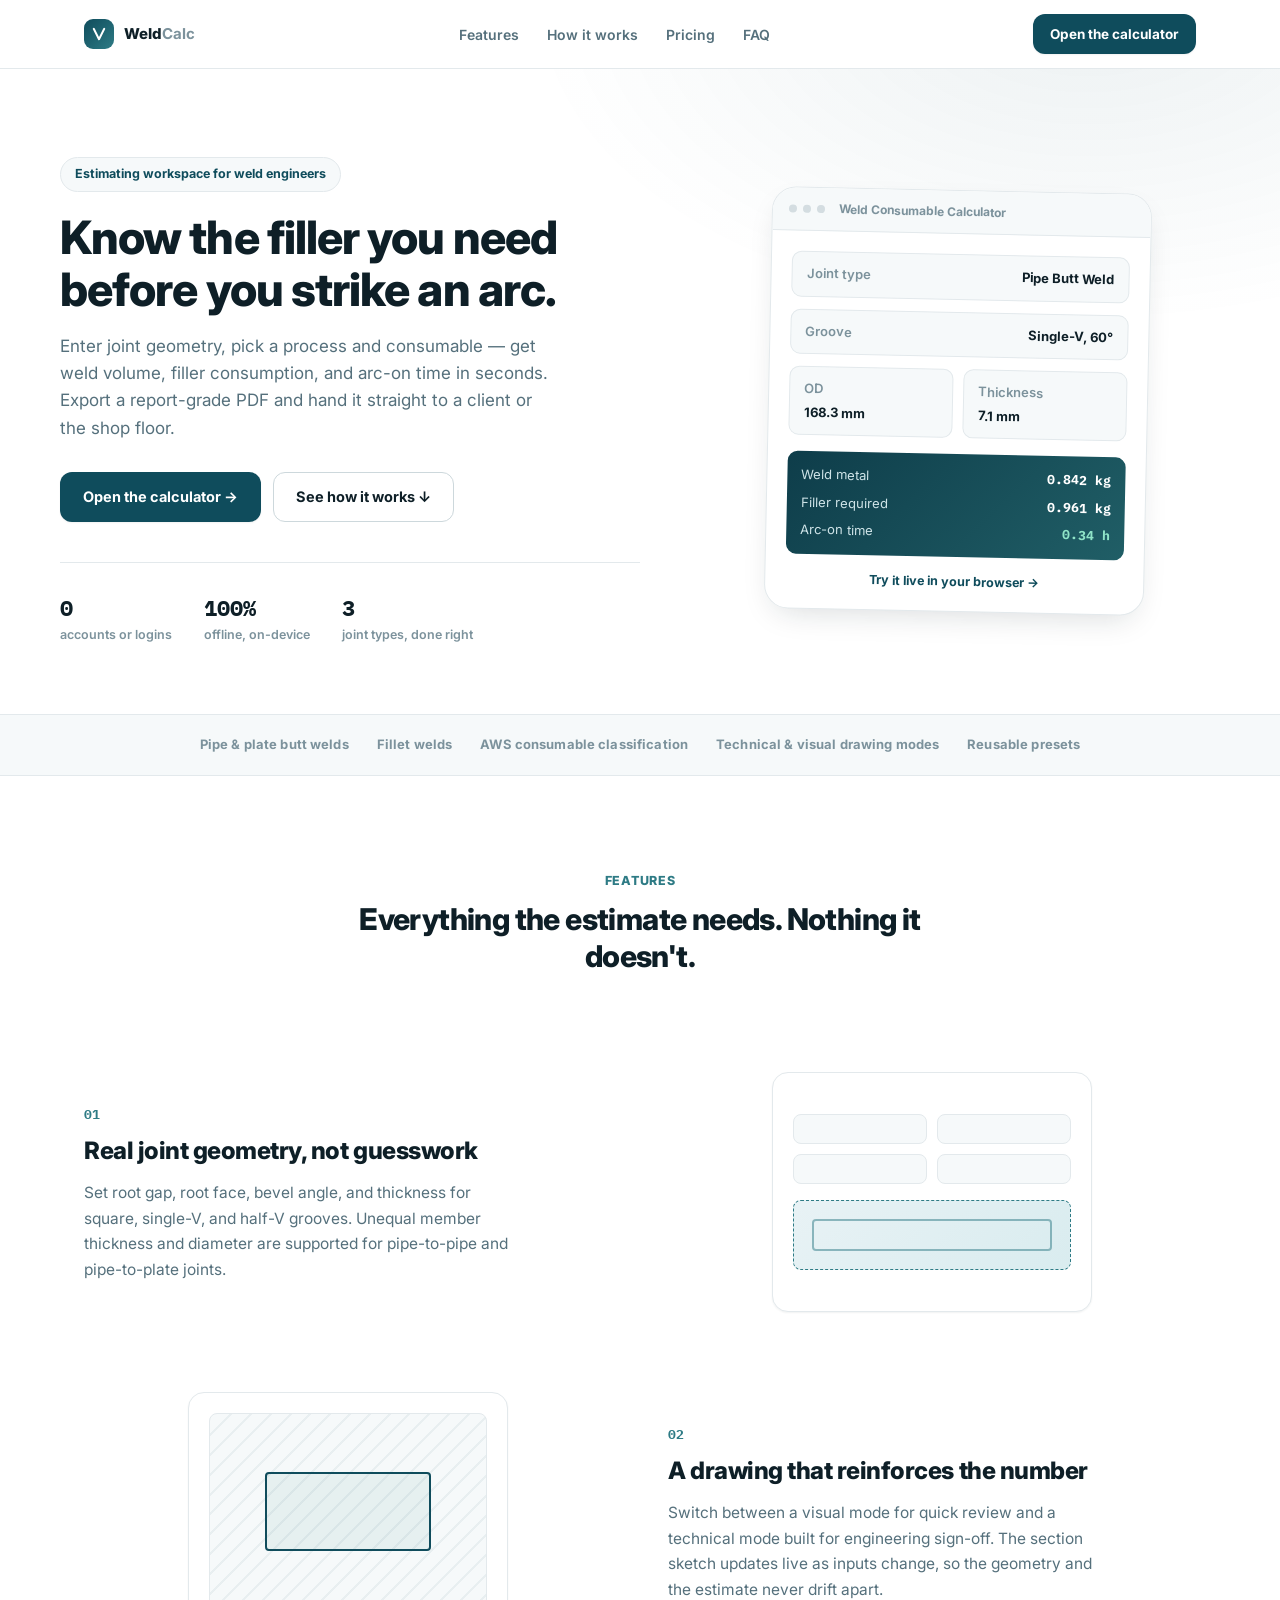
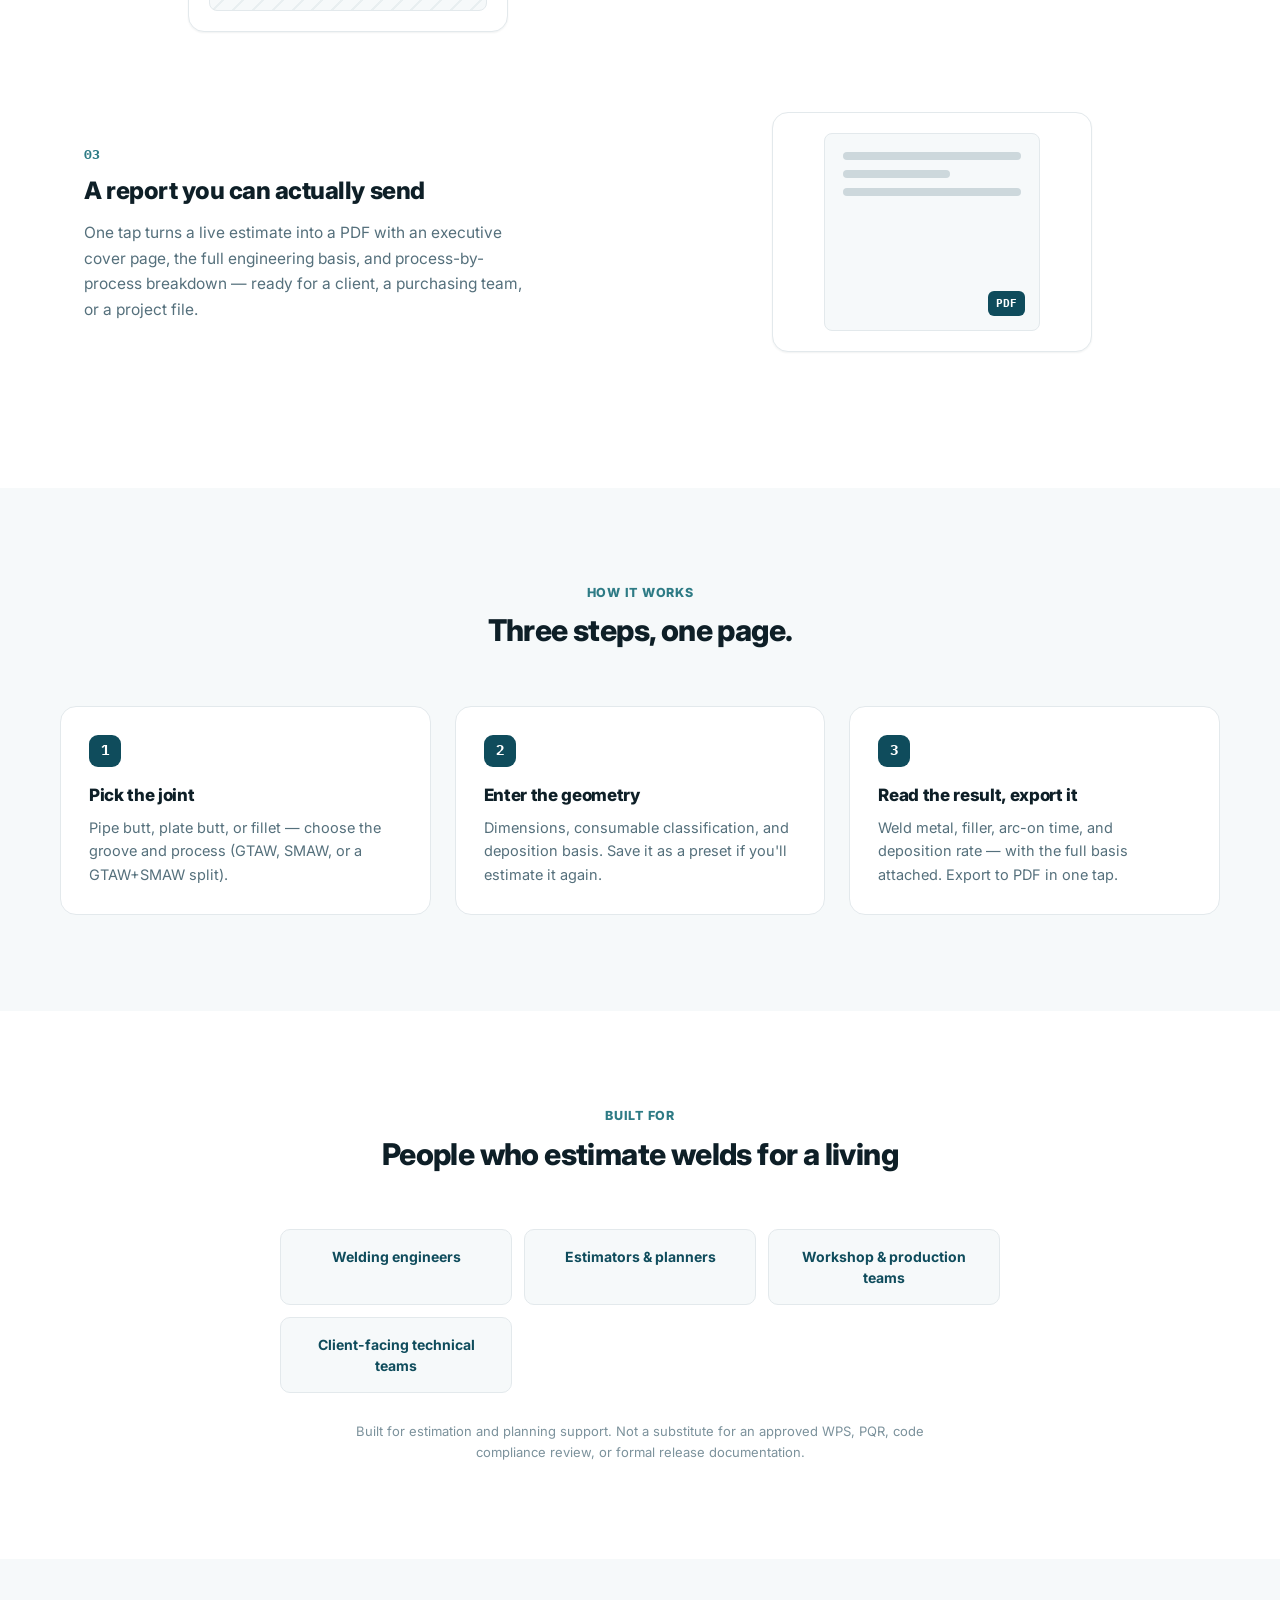
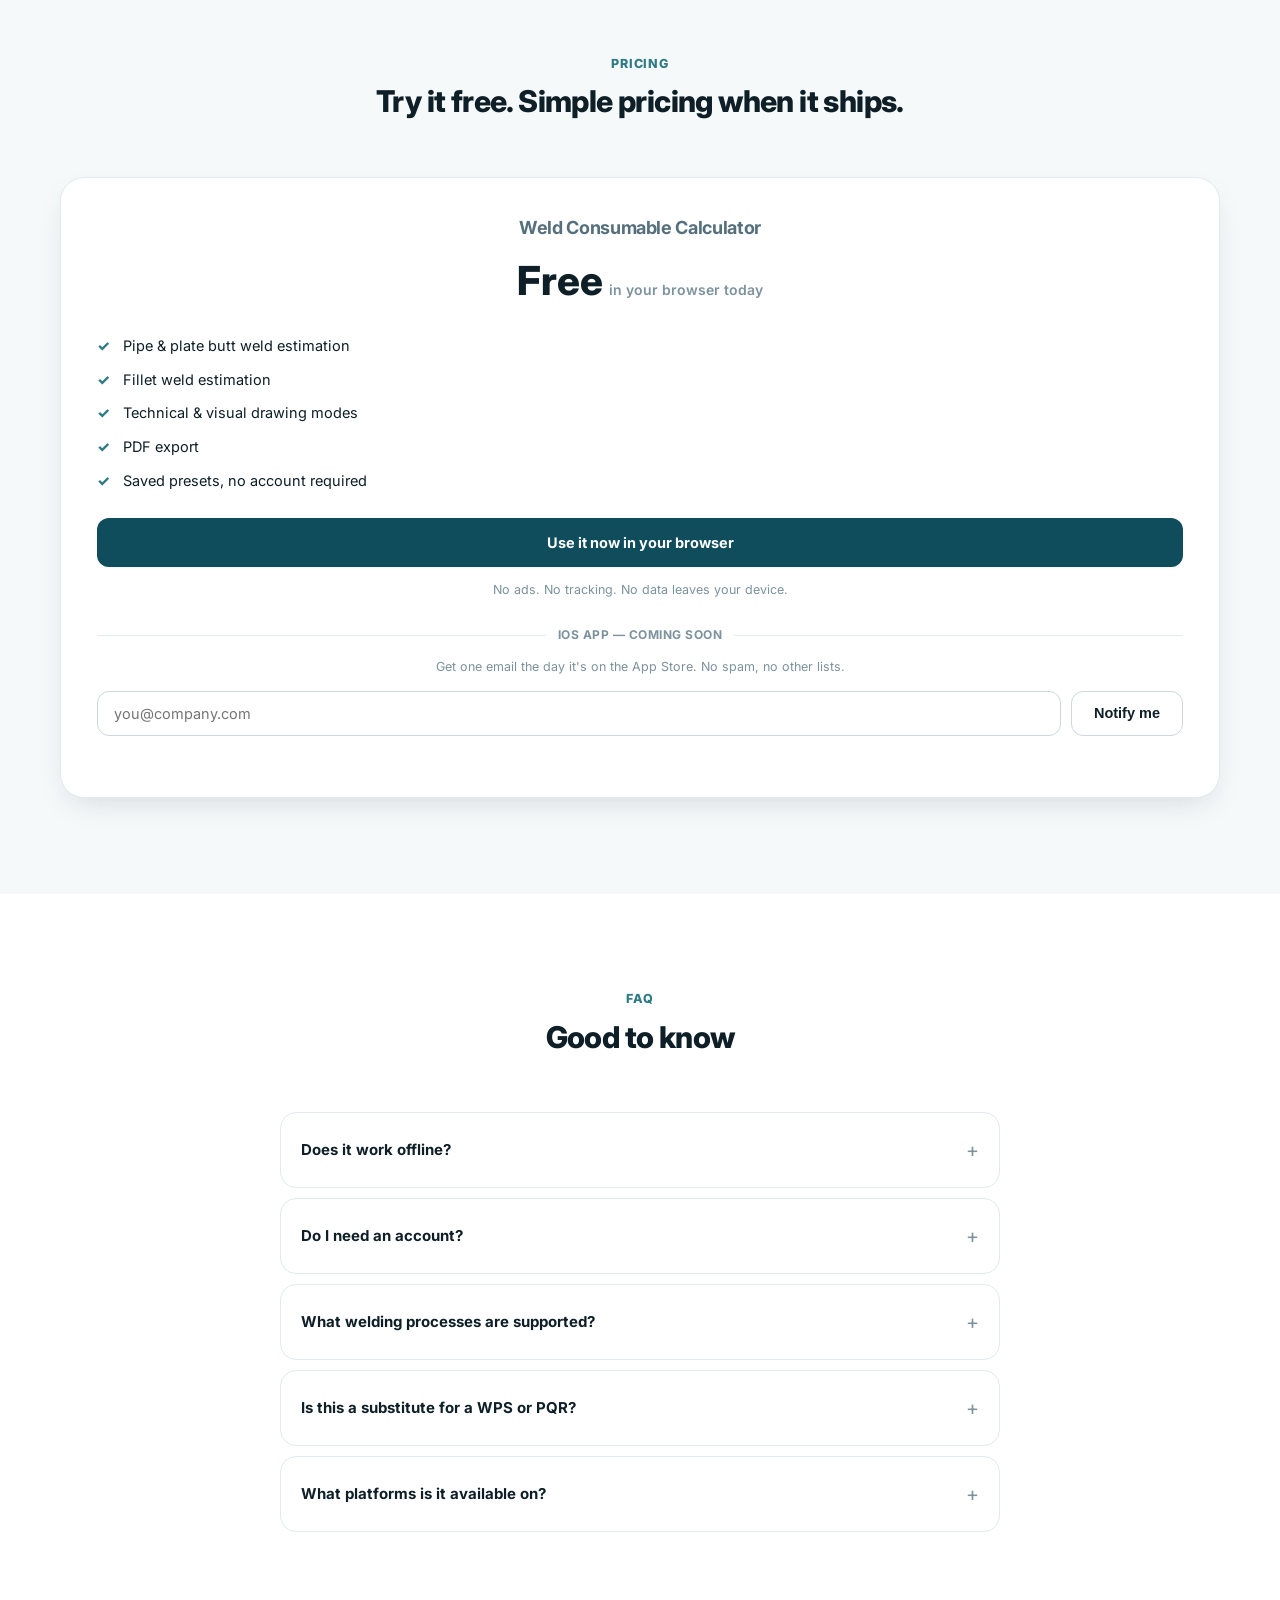
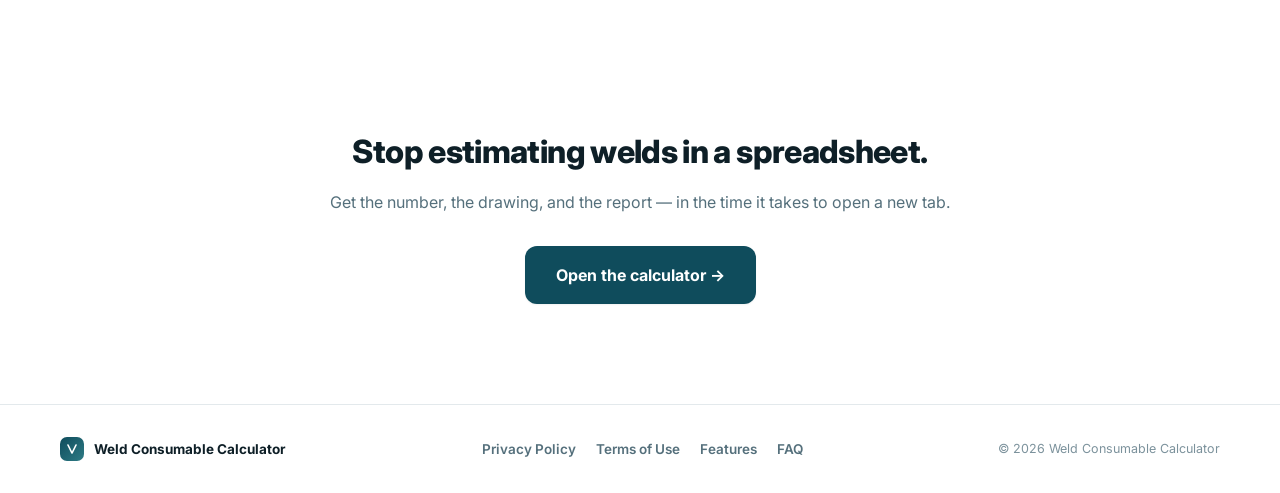
==== site/index.html @ a67de857 "Fix CI-breaking hardcoded path, split calculator page, add marketing site - report_preview_test.dart" ====
<!DOCTYPE html>
<html lang="en">
<head>
  <meta charset="UTF-8" />
  <meta name="viewport" content="width=device-width, initial-scale=1.0" />
  <title>Weld Consumable Calculator — Weld volume, filler, and arc time in seconds</title>
  <meta name="description" content="A focused weld estimator for welding engineers, estimators, and workshop planners. Compute weld volume, filler consumption, and arc-on time, then export a report-grade PDF. 100% offline, no account required." />
  <meta property="og:title" content="Weld Consumable Calculator" />
  <meta property="og:description" content="Weld volume, filler consumption, and arc-on time — calculated in seconds, exported as a report-grade PDF." />
  <meta property="og:type" content="website" />
  <meta property="og:image" content="og-image.png" />
  <meta name="twitter:card" content="summary_large_image" />
  <meta name="twitter:image" content="og-image.png" />
  <meta name="theme-color" content="#0f4c5c" />
  <link rel="icon" type="image/png" href="favicon.png" />
  <link rel="apple-touch-icon" href="apple-touch-icon.png" />
  <link rel="preconnect" href="https://fonts.googleapis.com" />
  <link rel="preconnect" href="https://fonts.gstatic.com" crossorigin />
  <link href="https://fonts.googleapis.com/css2?family=Inter:wght@400;500;600;700;800&family=IBM+Plex+Mono:wght@500&display=swap" rel="stylesheet" />
  <link rel="stylesheet" href="styles.css" />
</head>
<body>
  <a class="skip-link" href="#main">Skip to content</a>

  <header class="nav" data-reveal-skip>
    <div class="nav-inner">
      <a class="brand" href="#top">
        <span class="brand-mark" aria-hidden="true">
          <svg width="18" height="18" viewBox="0 0 24 24" fill="none" xmlns="http://www.w3.org/2000/svg">
            <path d="M5 5L12 19L19 5" stroke="white" stroke-width="2.6" stroke-linecap="round" stroke-linejoin="round"/>
          </svg>
        </span>
        <span class="brand-name">Weld<span class="brand-name-dim">Calc</span></span>
      </a>
      <nav class="nav-links" aria-label="Primary">
        <a href="#features">Features</a>
        <a href="#how">How it works</a>
        <a href="#pricing">Pricing</a>
        <a href="#faq">FAQ</a>
      </nav>
      <a class="btn btn-primary btn-sm" href="app/" target="_blank" rel="noopener">Open the calculator</a>
    </div>
  </header>

  <main id="main">
    <section class="hero" id="top">
      <div class="hero-inner">
        <div class="hero-copy">
          <span class="eyebrow">Estimating workspace for weld engineers</span>
          <h1>Know the filler you need before you strike an arc.</h1>
          <p class="lede">
            Enter joint geometry, pick a process and consumable — get weld volume,
            filler consumption, and arc-on time in seconds. Export a report-grade
            PDF and hand it straight to a client or the shop floor.
          </p>
          <div class="cta-row">
            <a class="btn btn-primary" href="app/" target="_blank" rel="noopener">Open the calculator →</a>
            <a class="btn btn-ghost" href="#how">See how it works ↓</a>
          </div>
          <div class="proof-row">
            <div class="proof-item"><strong>0</strong><span>accounts or logins</span></div>
            <div class="proof-item"><strong>100%</strong><span>offline, on-device</span></div>
            <div class="proof-item"><strong>3</strong><span>joint types, done right</span></div>
          </div>
        </div>

        <div class="hero-visual">
          <a class="mockup mockup-link" href="app/" target="_blank" rel="noopener" aria-label="Open the live calculator (opens in a new tab)">
            <div class="mockup-bar">
              <span class="dot"></span><span class="dot"></span><span class="dot"></span>
              <span class="mockup-title">Weld Consumable Calculator</span>
            </div>
            <div class="mockup-body">
              <div class="mockup-field">
                <span>Joint type</span>
                <strong>Pipe Butt Weld</strong>
              </div>
              <div class="mockup-field">
                <span>Groove</span>
                <strong>Single-V, 60°</strong>
              </div>
              <div class="mockup-row">
                <div class="mockup-field small"><span>OD</span><strong>168.3 mm</strong></div>
                <div class="mockup-field small"><span>Thickness</span><strong>7.1 mm</strong></div>
              </div>
              <div class="mockup-result">
                <div class="mockup-result-row">
                  <span>Weld metal</span><strong>0.842 kg</strong>
                </div>
                <div class="mockup-result-row">
                  <span>Filler required</span><strong>0.961 kg</strong>
                </div>
                <div class="mockup-result-row highlight">
                  <span>Arc-on time</span><strong>0.34 h</strong>
                </div>
              </div>
              <div class="mockup-cta">Try it live in your browser →</div>
            </div>
          </a>
        </div>
      </div>
    </section>

    <section class="strip" data-reveal>
      <div class="strip-inner">
        <span>Pipe &amp; plate butt welds</span>
        <span>Fillet welds</span>
        <span>AWS consumable classification</span>
        <span>Technical &amp; visual drawing modes</span>
        <span>Reusable presets</span>
      </div>
    </section>

    <section id="features" class="section">
      <div class="section-head" data-reveal>
        <span class="kicker">Features</span>
        <h2>Everything the estimate needs. Nothing it doesn't.</h2>
      </div>

      <div class="feature-row" data-reveal>
        <div class="feature-copy">
          <span class="feature-num">01</span>
          <h3>Real joint geometry, not guesswork</h3>
          <p>Set root gap, root face, bevel angle, and thickness for square, single-V, and half-V grooves. Unequal member thickness and diameter are supported for pipe-to-pipe and pipe-to-plate joints.</p>
        </div>
        <div class="feature-visual">
          <div class="mini-mockup">
            <div class="mini-mockup-row"><span></span><span></span></div>
            <div class="mini-mockup-row"><span></span><span></span></div>
            <div class="mini-mockup-shape"></div>
          </div>
        </div>
      </div>

      <div class="feature-row reverse" data-reveal>
        <div class="feature-copy">
          <span class="feature-num">02</span>
          <h3>A drawing that reinforces the number</h3>
          <p>Switch between a visual mode for quick review and a technical mode built for engineering sign-off. The section sketch updates live as inputs change, so the geometry and the estimate never drift apart.</p>
        </div>
        <div class="feature-visual">
          <div class="mini-mockup">
            <div class="mini-mockup-draw"></div>
          </div>
        </div>
      </div>

      <div class="feature-row" data-reveal>
        <div class="feature-copy">
          <span class="feature-num">03</span>
          <h3>A report you can actually send</h3>
          <p>One tap turns a live estimate into a PDF with an executive cover page, the full engineering basis, and process-by-process breakdown — ready for a client, a purchasing team, or a project file.</p>
        </div>
        <div class="feature-visual">
          <div class="mini-mockup">
            <div class="mini-mockup-doc">
              <div class="mini-mockup-doc-line"></div>
              <div class="mini-mockup-doc-line short"></div>
              <div class="mini-mockup-doc-line"></div>
              <div class="mini-mockup-doc-badge">PDF</div>
            </div>
          </div>
        </div>
      </div>
    </section>

    <section id="how" class="section alt">
      <div class="section-head" data-reveal>
        <span class="kicker">How it works</span>
        <h2>Three steps, one page.</h2>
      </div>
      <div class="steps" data-reveal>
        <div class="step">
          <span class="step-index">1</span>
          <h3>Pick the joint</h3>
          <p>Pipe butt, plate butt, or fillet — choose the groove and process (GTAW, SMAW, or a GTAW+SMAW split).</p>
        </div>
        <div class="step">
          <span class="step-index">2</span>
          <h3>Enter the geometry</h3>
          <p>Dimensions, consumable classification, and deposition basis. Save it as a preset if you'll estimate it again.</p>
        </div>
        <div class="step">
          <span class="step-index">3</span>
          <h3>Read the result, export it</h3>
          <p>Weld metal, filler, arc-on time, and deposition rate — with the full basis attached. Export to PDF in one tap.</p>
        </div>
      </div>
    </section>

    <section id="who" class="section" data-reveal>
      <div class="section-head">
        <span class="kicker">Built for</span>
        <h2>People who estimate welds for a living</h2>
      </div>
      <div class="audience-grid">
        <div class="audience-item">Welding engineers</div>
        <div class="audience-item">Estimators &amp; planners</div>
        <div class="audience-item">Workshop &amp; production teams</div>
        <div class="audience-item">Client-facing technical teams</div>
      </div>
      <p class="disclaimer">
        Built for estimation and planning support. Not a substitute for an approved
        WPS, PQR, code compliance review, or formal release documentation.
      </p>
    </section>

    <section id="pricing" class="section alt">
      <div class="section-head" data-reveal>
        <span class="kicker">Pricing</span>
        <h2>Try it free. Simple pricing when it ships.</h2>
      </div>
      <div class="pricing-card" data-reveal>
        <div class="pricing-top">
          <h3>Weld Consumable Calculator</h3>
          <div class="price">Free<span>in your browser today</span></div>
        </div>
        <ul class="pricing-list">
          <li>Pipe &amp; plate butt weld estimation</li>
          <li>Fillet weld estimation</li>
          <li>Technical &amp; visual drawing modes</li>
          <li>PDF export</li>
          <li>Saved presets, no account required</li>
        </ul>
        <a class="btn btn-primary btn-block" href="app/" target="_blank" rel="noopener">Use it now in your browser</a>
        <p class="pricing-note">No ads. No tracking. No data leaves your device.</p>

        <div class="pricing-divider" id="notify">
          <span>iOS app — coming soon</span>
        </div>
        <p class="pricing-note pricing-notify-lede">Get one email the day it's on the App Store. No spam, no other lists.</p>
        <form class="notify-form" id="notify-form" action="https://formspree.io/f/YOUR_FORM_ID" method="POST">
          <label class="sr-only" for="notify-email">Email address</label>
          <input
            id="notify-email"
            name="email"
            type="email"
            required
            placeholder="you@company.com"
            autocomplete="email"
          />
          <button class="btn btn-ghost" type="submit">Notify me</button>
        </form>
        <p class="notify-status" id="notify-status" role="status" aria-live="polite"></p>
      </div>
    </section>

    <section id="faq" class="section">
      <div class="section-head" data-reveal>
        <span class="kicker">FAQ</span>
        <h2>Good to know</h2>
      </div>
      <div class="faq-list" data-reveal>
        <details class="faq-item">
          <summary>Does it work offline?</summary>
          <p>Yes. Every calculation runs on-device. No network connection is required at any point.</p>
        </details>
        <details class="faq-item">
          <summary>Do I need an account?</summary>
          <p>No. There's no sign-in, no account, and nothing to configure before you can calculate.</p>
        </details>
        <details class="faq-item">
          <summary>What welding processes are supported?</summary>
          <p>GTAW and SMAW are supported individually, plus a combined GTAW root + SMAW fill split for pipe joints.</p>
        </details>
        <details class="faq-item">
          <summary>Is this a substitute for a WPS or PQR?</summary>
          <p>No. It's an estimation and planning tool. Formal qualification and compliance documentation still governs the actual weld.</p>
        </details>
        <details class="faq-item">
          <summary>What platforms is it available on?</summary>
          <p>iOS, with Android and desktop builds on the roadmap. Check back on this page for release updates.</p>
        </details>
      </div>
    </section>

    <section class="final-cta" data-reveal>
      <h2>Stop estimating welds in a spreadsheet.</h2>
      <p>Get the number, the drawing, and the report — in the time it takes to open a new tab.</p>
      <a class="btn btn-primary btn-lg" href="app/" target="_blank" rel="noopener">Open the calculator →</a>
    </section>
  </main>

  <footer class="footer">
    <div class="footer-inner">
      <div class="footer-brand">
        <span class="brand-mark small" aria-hidden="true">
          <svg width="14" height="14" viewBox="0 0 24 24" fill="none" xmlns="http://www.w3.org/2000/svg">
            <path d="M5 5L12 19L19 5" stroke="white" stroke-width="2.6" stroke-linecap="round" stroke-linejoin="round"/>
          </svg>
        </span>
        <span>Weld Consumable Calculator</span>
      </div>
      <div class="footer-links">
        <a href="privacy.html">Privacy Policy</a>
        <a href="terms.html">Terms of Use</a>
        <a href="#features">Features</a>
        <a href="#faq">FAQ</a>
      </div>
      <span class="footer-copy">© 2026 Weld Consumable Calculator</span>
    </div>
  </footer>

  <script src="script.js"></script>
</body>
</html>
---- site/styles.css ----
:root {
  --ink: #0e1f27;
  --muted: #55707c;
  --muted-2: #7c929c;
  --bg: #ffffff;
  --bg-alt: #f6f9fa;
  --deep: #0f4c5c;
  --deep-2: #2e7b85;
  --line: #e3e9ec;
  --line-strong: #cdd8dc;
  --card: #ffffff;
  --radius-lg: 24px;
  --radius-md: 16px;
  --radius-sm: 10px;
  --shadow-sm: 0 1px 2px rgba(14, 31, 39, 0.06);
  --shadow-md: 0 12px 32px -12px rgba(14, 31, 39, 0.18);
  --font-sans: "Inter", -apple-system, BlinkMacSystemFont, "Segoe UI", Roboto, Helvetica, Arial, sans-serif;
  --font-mono: "IBM Plex Mono", ui-monospace, SFMono-Regular, Menlo, monospace;
}

* {
  box-sizing: border-box;
}

html {
  scroll-behavior: smooth;
}

@media (prefers-reduced-motion: reduce) {
  html {
    scroll-behavior: auto;
  }
}

body {
  margin: 0;
  font-family: var(--font-sans);
  color: var(--ink);
  background: var(--bg);
  -webkit-font-smoothing: antialiased;
  line-height: 1.5;
}

h1, h2, h3 {
  font-weight: 800;
  letter-spacing: -0.02em;
  margin: 0;
}

p {
  margin: 0;
}

a {
  color: inherit;
}

.skip-link {
  position: absolute;
  left: -999px;
  top: auto;
  background: var(--deep);
  color: #fff;
  padding: 10px 16px;
  border-radius: 8px;
  z-index: 100;
}

.skip-link:focus {
  left: 16px;
  top: 16px;
}

/* ---------- Nav ---------- */

.nav {
  position: sticky;
  top: 0;
  z-index: 20;
  background: rgba(255, 255, 255, 0.82);
  backdrop-filter: saturate(180%) blur(10px);
  -webkit-backdrop-filter: saturate(180%) blur(10px);
  border-bottom: 1px solid var(--line);
}

.nav-inner {
  max-width: 1160px;
  margin: 0 auto;
  padding: 14px 24px;
  display: flex;
  align-items: center;
  justify-content: space-between;
  gap: 24px;
}

.brand {
  display: flex;
  align-items: center;
  gap: 10px;
  font-weight: 800;
  font-size: 15px;
  text-decoration: none;
  color: var(--ink);
}

.brand-mark {
  display: inline-flex;
  align-items: center;
  justify-content: center;
  width: 30px;
  height: 30px;
  border-radius: 9px;
  background: linear-gradient(135deg, var(--deep), var(--deep-2));
  flex: none;
}

.brand-mark.small {
  width: 24px;
  height: 24px;
  border-radius: 7px;
}

.brand-name-dim {
  color: var(--muted-2);
  font-weight: 700;
}

.nav-links {
  display: flex;
  gap: 28px;
  font-size: 14px;
  font-weight: 600;
  flex: 1;
  justify-content: center;
}

.nav-links a {
  text-decoration: none;
  color: var(--muted);
  transition: color 0.15s ease;
}

.nav-links a:hover {
  color: var(--ink);
}

/* ---------- Buttons ---------- */

.btn {
  display: inline-flex;
  align-items: center;
  justify-content: center;
  gap: 8px;
  padding: 13px 22px;
  border-radius: 12px;
  font-weight: 700;
  text-decoration: none;
  font-size: 14.5px;
  border: 1px solid transparent;
  transition: transform 0.12s ease, box-shadow 0.12s ease, background 0.15s ease;
  cursor: pointer;
}

.btn-sm {
  padding: 9px 16px;
  font-size: 13.5px;
}

.btn-lg {
  padding: 16px 30px;
  font-size: 16px;
}

.btn-block {
  width: 100%;
}

.btn-primary {
  background: var(--deep);
  color: #fff;
  box-shadow: var(--shadow-sm);
}

.btn-primary:hover {
  background: #0c3f4c;
  transform: translateY(-1px);
  box-shadow: var(--shadow-md);
}

.btn-ghost {
  background: transparent;
  color: var(--ink);
  border-color: var(--line-strong);
}

.btn-ghost:hover {
  border-color: var(--deep);
  color: var(--deep);
}

[aria-disabled="true"] {
  opacity: 0.55;
  cursor: not-allowed;
  pointer-events: none;
}

/* ---------- Hero ---------- */

.hero {
  padding: 88px 24px 70px;
  background:
    radial-gradient(560px 320px at 85% -10%, rgba(15, 76, 92, 0.08), transparent),
    var(--bg);
}

.hero-inner {
  max-width: 1160px;
  margin: 0 auto;
  display: grid;
  grid-template-columns: 1.05fr 0.95fr;
  gap: 56px;
  align-items: center;
}

.eyebrow {
  display: inline-block;
  padding: 7px 14px;
  border-radius: 999px;
  background: var(--bg-alt);
  border: 1px solid var(--line);
  font-size: 12.5px;
  font-weight: 700;
  color: var(--deep);
}

.hero h1 {
  font-size: 46px;
  line-height: 1.12;
  margin: 20px 0 18px;
  max-width: 560px;
}

.lede {
  font-size: 17px;
  color: var(--muted);
  max-width: 500px;
  line-height: 1.6;
}

.cta-row {
  display: flex;
  gap: 12px;
  margin-top: 30px;
  flex-wrap: wrap;
}

.proof-row {
  display: flex;
  gap: 32px;
  margin-top: 40px;
  padding-top: 28px;
  border-top: 1px solid var(--line);
}

.proof-item {
  display: flex;
  flex-direction: column;
  gap: 2px;
}

.proof-item strong {
  font-size: 22px;
  font-weight: 800;
  font-family: var(--font-mono);
  color: var(--ink);
}

.proof-item span {
  font-size: 12.5px;
  color: var(--muted-2);
  font-weight: 600;
}

/* ---------- Hero visual / mockup ---------- */

.hero-visual {
  display: flex;
  justify-content: center;
}

.mockup {
  display: block;
  width: 100%;
  max-width: 380px;
  background: #fff;
  border-radius: var(--radius-lg);
  border: 1px solid var(--line);
  box-shadow: var(--shadow-md);
  overflow: hidden;
  transform: rotate(1.2deg);
}

.mockup-link {
  text-decoration: none;
  color: inherit;
  transition: transform 0.2s ease, box-shadow 0.2s ease;
}

.mockup-link:hover {
  transform: rotate(0deg) translateY(-4px);
  box-shadow: 0 20px 46px -14px rgba(14, 31, 39, 0.28);
}

.mockup-link:hover .mockup-cta {
  color: var(--deep-2);
}

.mockup-bar {
  display: flex;
  align-items: center;
  gap: 6px;
  padding: 12px 16px;
  background: var(--bg-alt);
  border-bottom: 1px solid var(--line);
}

.dot {
  width: 8px;
  height: 8px;
  border-radius: 50%;
  background: #d4dde1;
}

.mockup-title {
  margin-left: 8px;
  font-size: 12px;
  font-weight: 700;
  color: var(--muted-2);
}

.mockup-body {
  padding: 20px;
  display: flex;
  flex-direction: column;
  gap: 12px;
}

.mockup-field {
  display: flex;
  align-items: center;
  justify-content: space-between;
  padding: 12px 14px;
  border-radius: var(--radius-sm);
  background: var(--bg-alt);
  border: 1px solid var(--line);
  font-size: 13px;
}

.mockup-field span {
  color: var(--muted-2);
  font-weight: 600;
}

.mockup-field strong {
  font-weight: 700;
  color: var(--ink);
}

.mockup-row {
  display: flex;
  gap: 10px;
}

.mockup-field.small {
  flex: 1;
  flex-direction: column;
  align-items: flex-start;
  gap: 4px;
}

.mockup-result {
  margin-top: 4px;
  padding: 14px;
  border-radius: var(--radius-sm);
  background: linear-gradient(135deg, #0e3d4a, #205e66);
  color: #fff;
  display: flex;
  flex-direction: column;
  gap: 8px;
}

.mockup-result-row {
  display: flex;
  justify-content: space-between;
  font-size: 13px;
  color: #cfe4e8;
}

.mockup-result-row strong {
  color: #fff;
  font-family: var(--font-mono);
}

.mockup-result-row.highlight strong {
  color: #8fe3c7;
}

.mockup-cta {
  text-align: center;
  font-size: 12.5px;
  font-weight: 700;
  color: var(--deep);
  padding-top: 4px;
}

/* ---------- Trust strip ---------- */

.strip {
  border-top: 1px solid var(--line);
  border-bottom: 1px solid var(--line);
  background: var(--bg-alt);
  padding: 20px 24px;
}

.strip-inner {
  max-width: 1160px;
  margin: 0 auto;
  display: flex;
  gap: 28px;
  flex-wrap: wrap;
  justify-content: center;
  font-size: 13px;
  font-weight: 700;
  color: var(--muted-2);
  letter-spacing: 0.01em;
}

/* ---------- Sections ---------- */

.section {
  max-width: 1160px;
  margin: 0 auto;
  padding: 96px 24px;
}

.section.alt {
  background: var(--bg-alt);
  max-width: none;
}

.section.alt > * {
  max-width: 1160px;
  margin-left: auto;
  margin-right: auto;
}

.section-head {
  max-width: 620px;
  margin: 0 auto 56px;
  text-align: center;
}

.kicker {
  display: block;
  font-size: 12.5px;
  font-weight: 800;
  letter-spacing: 0.06em;
  text-transform: uppercase;
  color: var(--deep-2);
  margin-bottom: 10px;
}

.section-head h2 {
  font-size: 30px;
  line-height: 1.25;
}

/* ---------- Feature rows ---------- */

.feature-row {
  display: grid;
  grid-template-columns: 1fr 1fr;
  gap: 56px;
  align-items: center;
  padding: 40px 0;
}

.feature-row.reverse {
  direction: rtl;
}

.feature-row.reverse > * {
  direction: ltr;
}

.feature-num {
  font-family: var(--font-mono);
  font-size: 13px;
  font-weight: 700;
  color: var(--deep-2);
}

.feature-copy h3 {
  font-size: 24px;
  margin: 10px 0 14px;
  line-height: 1.3;
}

.feature-copy p {
  color: var(--muted);
  font-size: 15.5px;
  line-height: 1.65;
  max-width: 440px;
}

.feature-visual {
  display: flex;
  justify-content: center;
}

.mini-mockup {
  width: 100%;
  max-width: 320px;
  aspect-ratio: 4 / 3;
  background: #fff;
  border: 1px solid var(--line);
  border-radius: var(--radius-md);
  box-shadow: var(--shadow-sm);
  padding: 20px;
  display: flex;
  flex-direction: column;
  gap: 10px;
  justify-content: center;
}

.mini-mockup-row {
  display: flex;
  gap: 10px;
}

.mini-mockup-row span {
  flex: 1;
  height: 30px;
  background: var(--bg-alt);
  border: 1px solid var(--line);
  border-radius: 8px;
}

.mini-mockup-shape {
  margin-top: 6px;
  height: 70px;
  border-radius: 8px;
  background: linear-gradient(135deg, #e8f2f5, #d9ecef);
  border: 1px dashed var(--deep-2);
  position: relative;
}

.mini-mockup-shape::after {
  content: "";
  position: absolute;
  inset: 18px;
  border: 2px solid var(--deep-2);
  border-radius: 4px;
  opacity: 0.5;
}

.mini-mockup-draw {
  height: 100%;
  border-radius: 8px;
  background:
    repeating-linear-gradient(135deg, rgba(15,76,92,0.06) 0 2px, transparent 2px 14px),
    var(--bg-alt);
  border: 1px solid var(--line);
  position: relative;
}

.mini-mockup-draw::after {
  content: "";
  position: absolute;
  left: 20%;
  right: 20%;
  top: 30%;
  bottom: 30%;
  border: 2px solid var(--deep);
  border-radius: 4px;
  background: rgba(46, 123, 133, 0.08);
}

.mini-mockup-doc {
  width: 78%;
  height: 100%;
  margin: 0 auto;
  background: var(--bg-alt);
  border: 1px solid var(--line);
  border-radius: 8px;
  padding: 18px;
  display: flex;
  flex-direction: column;
  gap: 10px;
  position: relative;
}

.mini-mockup-doc-line {
  height: 8px;
  border-radius: 4px;
  background: var(--line-strong);
}

.mini-mockup-doc-line.short {
  width: 60%;
}

.mini-mockup-doc-badge {
  position: absolute;
  bottom: 14px;
  right: 14px;
  font-family: var(--font-mono);
  font-size: 11px;
  font-weight: 700;
  color: #fff;
  background: var(--deep);
  padding: 4px 8px;
  border-radius: 6px;
}

/* ---------- How it works ---------- */

.steps {
  display: grid;
  grid-template-columns: repeat(3, 1fr);
  gap: 24px;
}

.step {
  background: var(--card);
  border: 1px solid var(--line);
  border-radius: var(--radius-md);
  padding: 28px;
}

.step-index {
  display: inline-flex;
  align-items: center;
  justify-content: center;
  width: 32px;
  height: 32px;
  border-radius: 9px;
  background: var(--deep);
  color: #fff;
  font-weight: 800;
  font-size: 14px;
  font-family: var(--font-mono);
}

.step h3 {
  font-size: 17px;
  margin: 16px 0 8px;
}

.step p {
  color: var(--muted);
  font-size: 14.5px;
  line-height: 1.6;
}

/* ---------- Audience ---------- */

.audience-grid {
  display: grid;
  grid-template-columns: repeat(auto-fit, minmax(220px, 1fr));
  gap: 12px;
  max-width: 720px;
  margin: 0 auto 28px;
}

.audience-item {
  background: var(--bg-alt);
  border: 1px solid var(--line);
  border-radius: var(--radius-sm);
  padding: 16px;
  text-align: center;
  font-weight: 700;
  font-size: 14px;
  color: var(--deep);
}

.disclaimer {
  max-width: 640px;
  margin: 0 auto;
  text-align: center;
  font-size: 13px;
  color: var(--muted-2);
  line-height: 1.6;
}

/* ---------- Pricing ---------- */

.pricing-card {
  max-width: 420px;
  margin: 0 auto;
  background: var(--card);
  border: 1px solid var(--line);
  border-radius: var(--radius-lg);
  padding: 36px;
  box-shadow: var(--shadow-md);
}

.pricing-top {
  text-align: center;
  margin-bottom: 24px;
}

.pricing-top h3 {
  font-size: 18px;
  font-weight: 700;
  color: var(--muted);
  margin-bottom: 10px;
}

.price {
  font-size: 40px;
  font-weight: 800;
  color: var(--ink);
}

.price span {
  font-size: 14px;
  font-weight: 600;
  color: var(--muted-2);
  margin-left: 6px;
}

.pricing-list {
  list-style: none;
  padding: 0;
  margin: 0 0 26px;
  display: flex;
  flex-direction: column;
  gap: 12px;
}

.pricing-list li {
  padding-left: 26px;
  position: relative;
  font-size: 14.5px;
  color: var(--ink);
}

.pricing-list li::before {
  content: "✓";
  position: absolute;
  left: 0;
  color: var(--deep-2);
  font-weight: 800;
}

.pricing-secondary {
  margin-top: 10px;
}

.pricing-note {
  text-align: center;
  margin-top: 14px;
  font-size: 12.5px;
  color: var(--muted-2);
}

/* ---------- Notify / waitlist (lives inside the pricing card) ---------- */

.pricing-divider {
  display: flex;
  align-items: center;
  gap: 12px;
  margin: 26px 0 14px;
  color: var(--muted-2);
  font-size: 12px;
  font-weight: 700;
  text-transform: uppercase;
  letter-spacing: 0.04em;
}

.pricing-divider::before,
.pricing-divider::after {
  content: "";
  flex: 1;
  height: 1px;
  background: var(--line);
}

.pricing-notify-lede {
  margin-top: 0;
  margin-bottom: 14px;
  text-align: center;
}

.notify-form {
  display: flex;
  gap: 10px;
}

.notify-form input {
  flex: 1;
  padding: 13px 16px;
  border-radius: 12px;
  border: 1px solid var(--line-strong);
  font-family: var(--font-sans);
  font-size: 14.5px;
  background: #fff;
}

.notify-form input:focus {
  outline: 2px solid var(--deep-2);
  outline-offset: 1px;
}

.notify-status {
  margin-top: 12px;
  font-size: 13px;
  font-weight: 600;
  min-height: 1em;
  text-align: center;
}

.notify-status.success {
  color: #1a7a4c;
}

.notify-status.error {
  color: #b3382c;
}

.sr-only {
  position: absolute;
  width: 1px;
  height: 1px;
  padding: 0;
  margin: -1px;
  overflow: hidden;
  clip: rect(0, 0, 0, 0);
  white-space: nowrap;
  border: 0;
}

@media (max-width: 560px) {
  .notify-form {
    flex-direction: column;
  }
}

/* ---------- FAQ ---------- */

.faq-list {
  max-width: 720px;
  margin: 0 auto;
  display: flex;
  flex-direction: column;
  gap: 10px;
}

.faq-item {
  background: var(--card);
  border: 1px solid var(--line);
  border-radius: var(--radius-md);
  padding: 6px 20px;
}

.faq-item summary {
  cursor: pointer;
  padding: 16px 0;
  font-weight: 700;
  font-size: 15px;
  list-style: none;
  display: flex;
  justify-content: space-between;
  align-items: center;
}

.faq-item summary::-webkit-details-marker {
  display: none;
}

.faq-item summary::after {
  content: "+";
  font-size: 20px;
  font-weight: 400;
  color: var(--muted-2);
  transition: transform 0.15s ease;
}

.faq-item[open] summary::after {
  transform: rotate(45deg);
}

.faq-item p {
  padding-bottom: 18px;
  color: var(--muted);
  font-size: 14.5px;
  line-height: 1.6;
}

/* ---------- Final CTA ---------- */

.final-cta {
  max-width: 720px;
  margin: 0 auto;
  padding: 100px 24px;
  text-align: center;
}

.final-cta h2 {
  font-size: 32px;
  margin-bottom: 14px;
}

.final-cta p {
  color: var(--muted);
  font-size: 16px;
  margin-bottom: 32px;
}

/* ---------- Footer ---------- */

.footer {
  border-top: 1px solid var(--line);
  padding: 32px 24px;
}

.footer-inner {
  max-width: 1160px;
  margin: 0 auto;
  display: flex;
  align-items: center;
  justify-content: space-between;
  gap: 20px;
  flex-wrap: wrap;
}

.footer-brand {
  display: flex;
  align-items: center;
  gap: 10px;
  font-weight: 700;
  font-size: 13.5px;
  color: var(--ink);
}

.footer-links {
  display: flex;
  gap: 20px;
  font-size: 13.5px;
  font-weight: 600;
}

.footer-links a {
  color: var(--muted);
  text-decoration: none;
}

.footer-links a:hover {
  color: var(--deep);
}

.footer-copy {
  font-size: 12.5px;
  color: var(--muted-2);
}

/* ---------- Reveal-on-scroll ----------
   Content is visible by default. The fade-up is an enhancement that only
   activates once script.js confirms it can reveal elements (js-anim class
   on <html>), so a slow/blocked/failed script never hides real content. */

.js-anim [data-reveal] {
  opacity: 0;
  transform: translateY(16px);
  transition: opacity 0.5s ease, transform 0.5s ease;
}

[data-reveal].is-visible {
  opacity: 1;
  transform: none;
}

@media (prefers-reduced-motion: reduce) {
  [data-reveal] {
    opacity: 1;
    transform: none;
    transition: none;
  }
}

/* ---------- Privacy page ---------- */

.legal {
  max-width: 720px;
  margin: 0 auto;
  padding: 72px 24px 100px;
}

.legal h1 {
  font-size: 32px;
  margin-bottom: 8px;
}

.legal .updated {
  color: var(--muted-2);
  font-size: 13px;
  margin-bottom: 32px;
  display: block;
}

.legal h2 {
  font-size: 18px;
  margin: 32px 0 12px;
}

.legal p, .legal li {
  color: var(--muted);
  font-size: 15px;
  line-height: 1.7;
}

.legal ul {
  padding-left: 20px;
}

/* ---------- Responsive ---------- */

@media (max-width: 900px) {
  .nav-links {
    display: none;
  }

  .hero-inner {
    grid-template-columns: 1fr;
    gap: 48px;
  }

  .hero h1 {
    font-size: 36px;
    max-width: none;
  }

  .lede {
    max-width: none;
  }

  .feature-row,
  .feature-row.reverse {
    grid-template-columns: 1fr;
    direction: ltr;
  }

  .feature-visual {
    order: -1;
  }

  .steps {
    grid-template-columns: 1fr;
  }

  .section {
    padding: 64px 20px;
  }

  .hero {
    padding: 56px 20px 48px;
  }
}

@media (max-width: 520px) {
  .proof-row {
    gap: 20px;
  }

  .cta-row {
    flex-direction: column;
    align-items: stretch;
  }
}
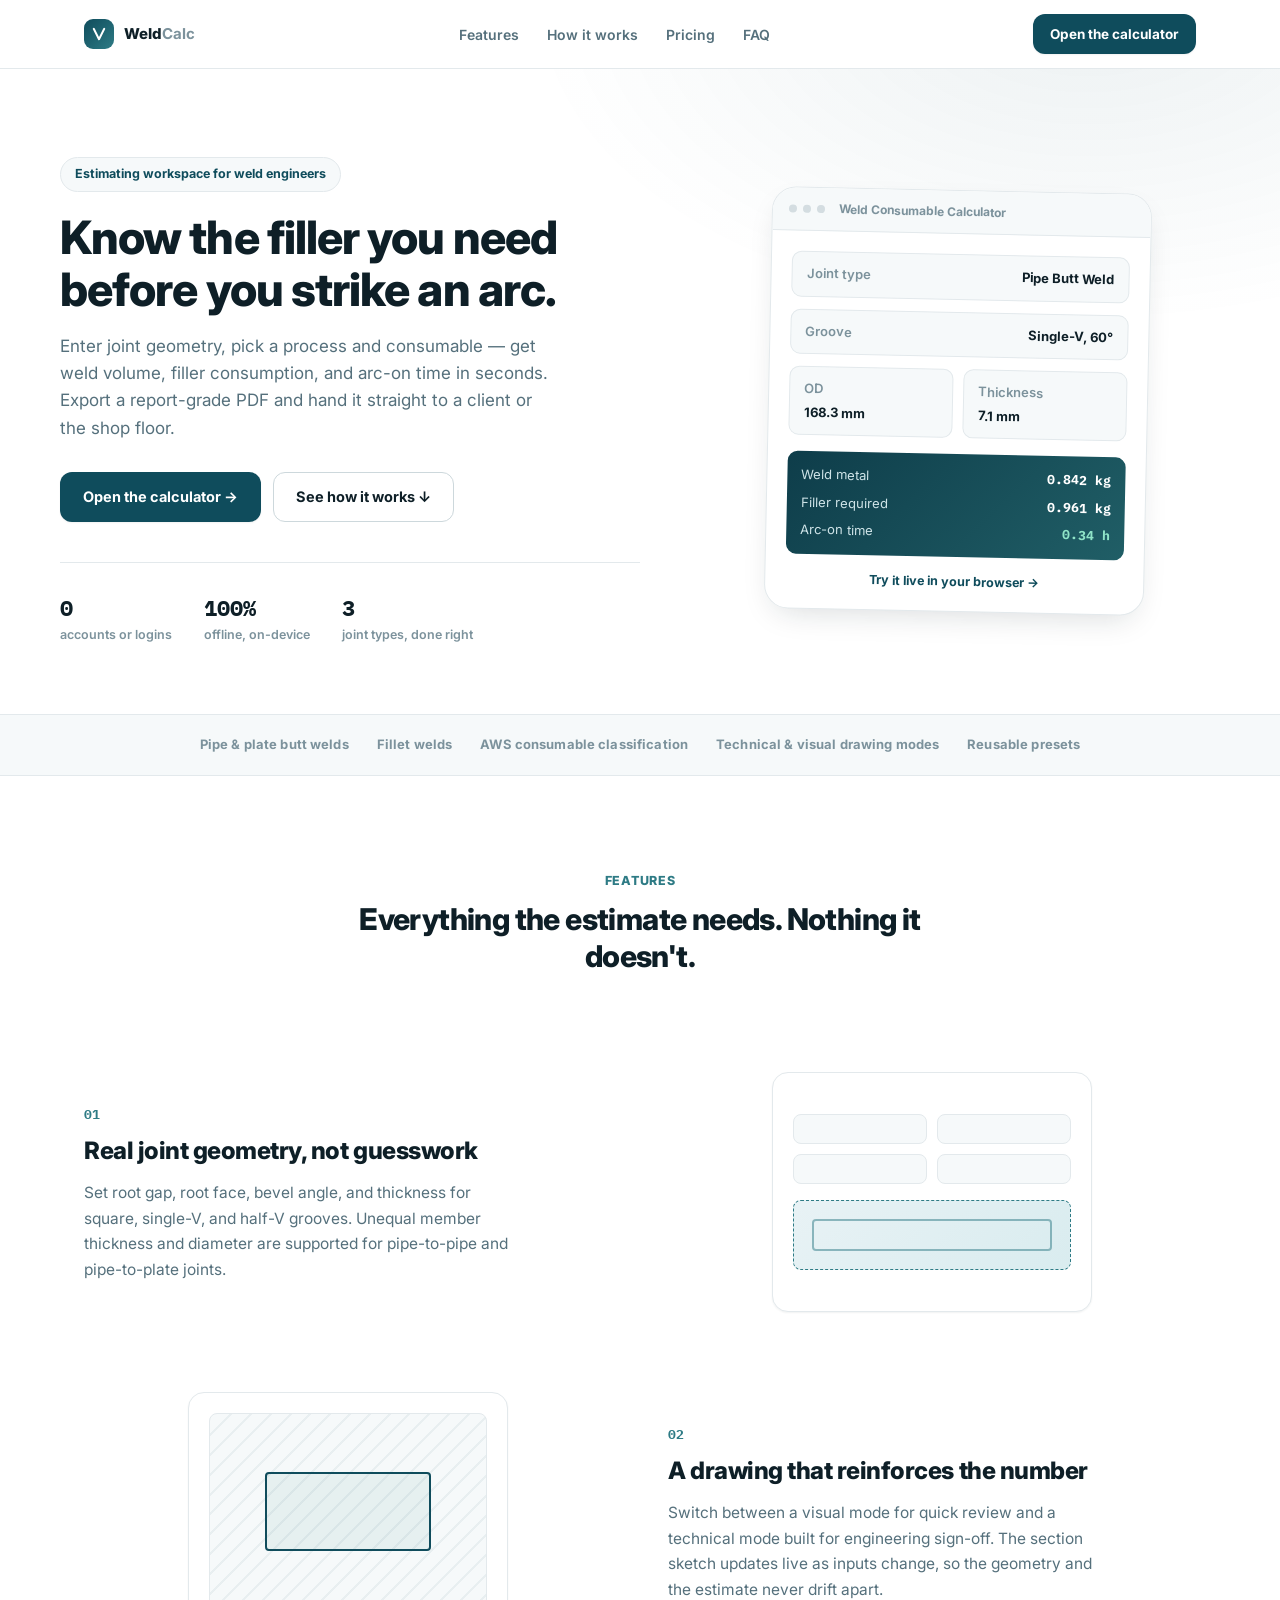
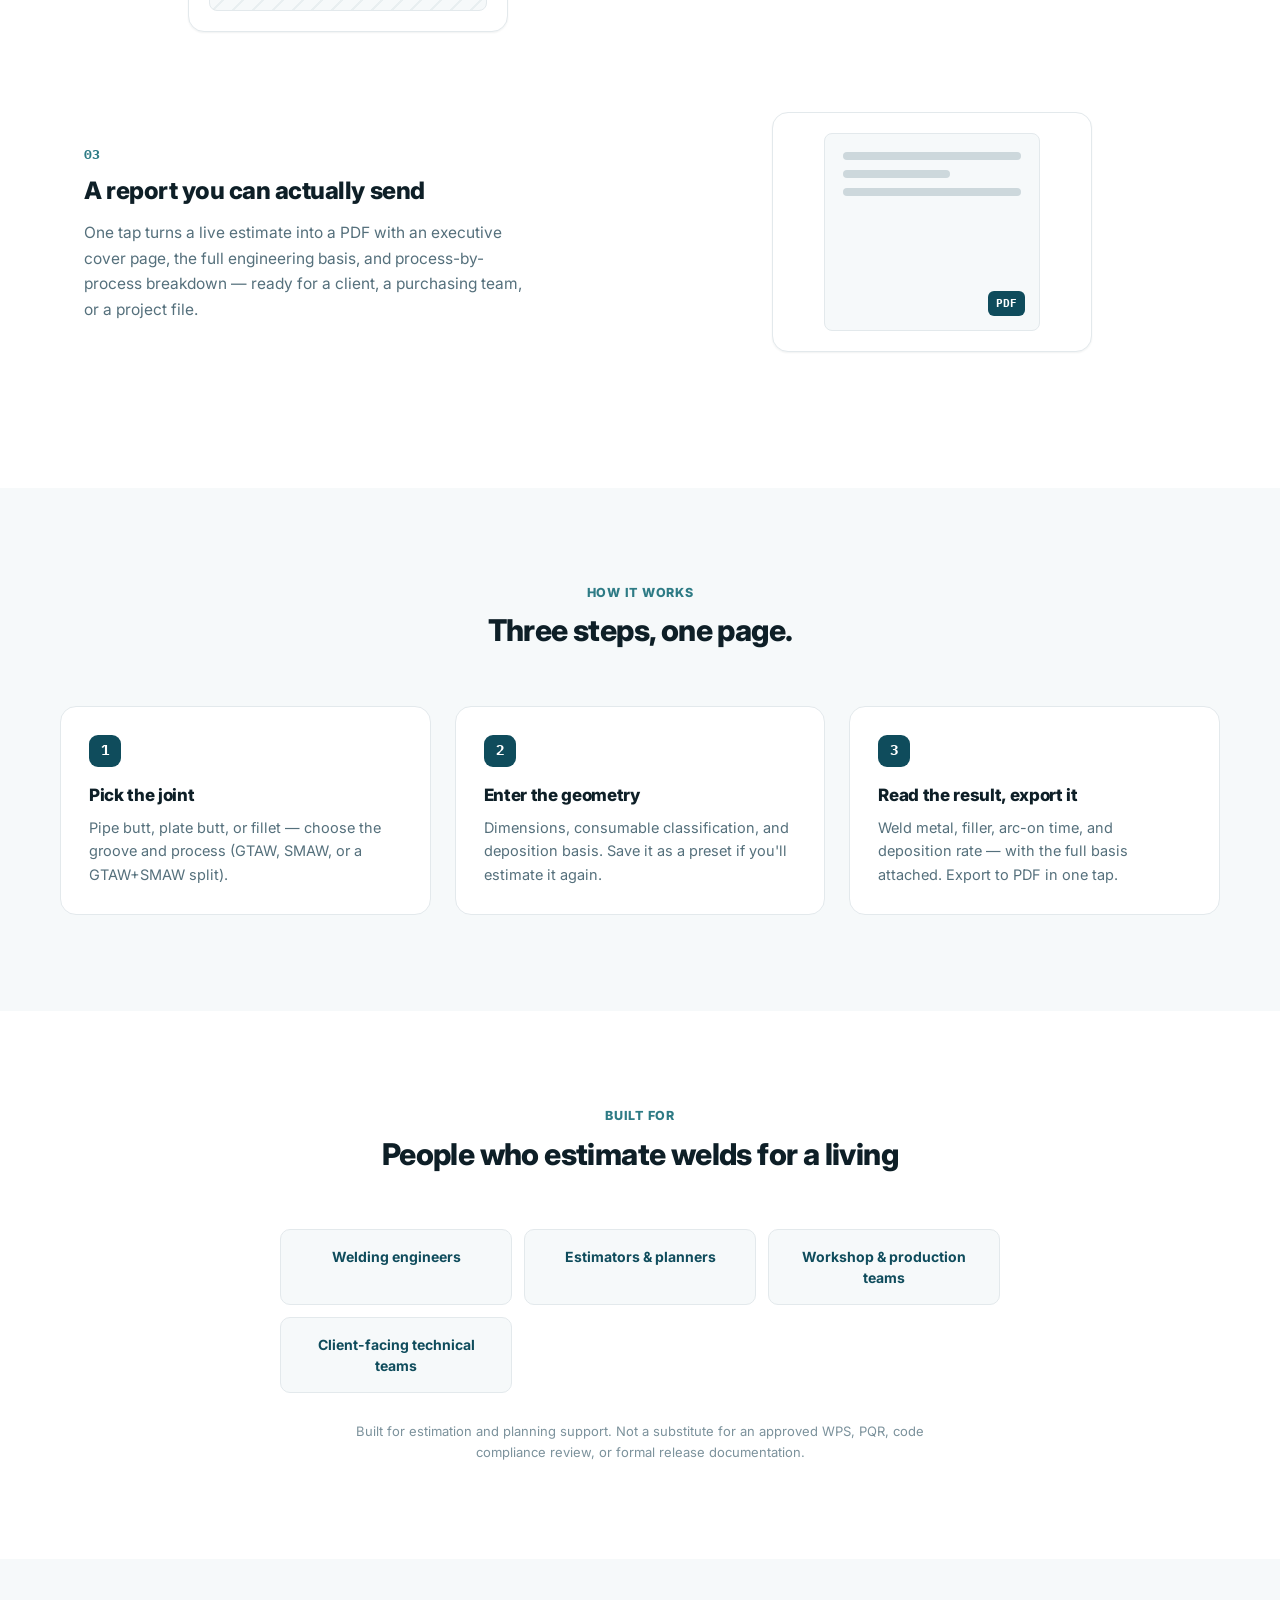
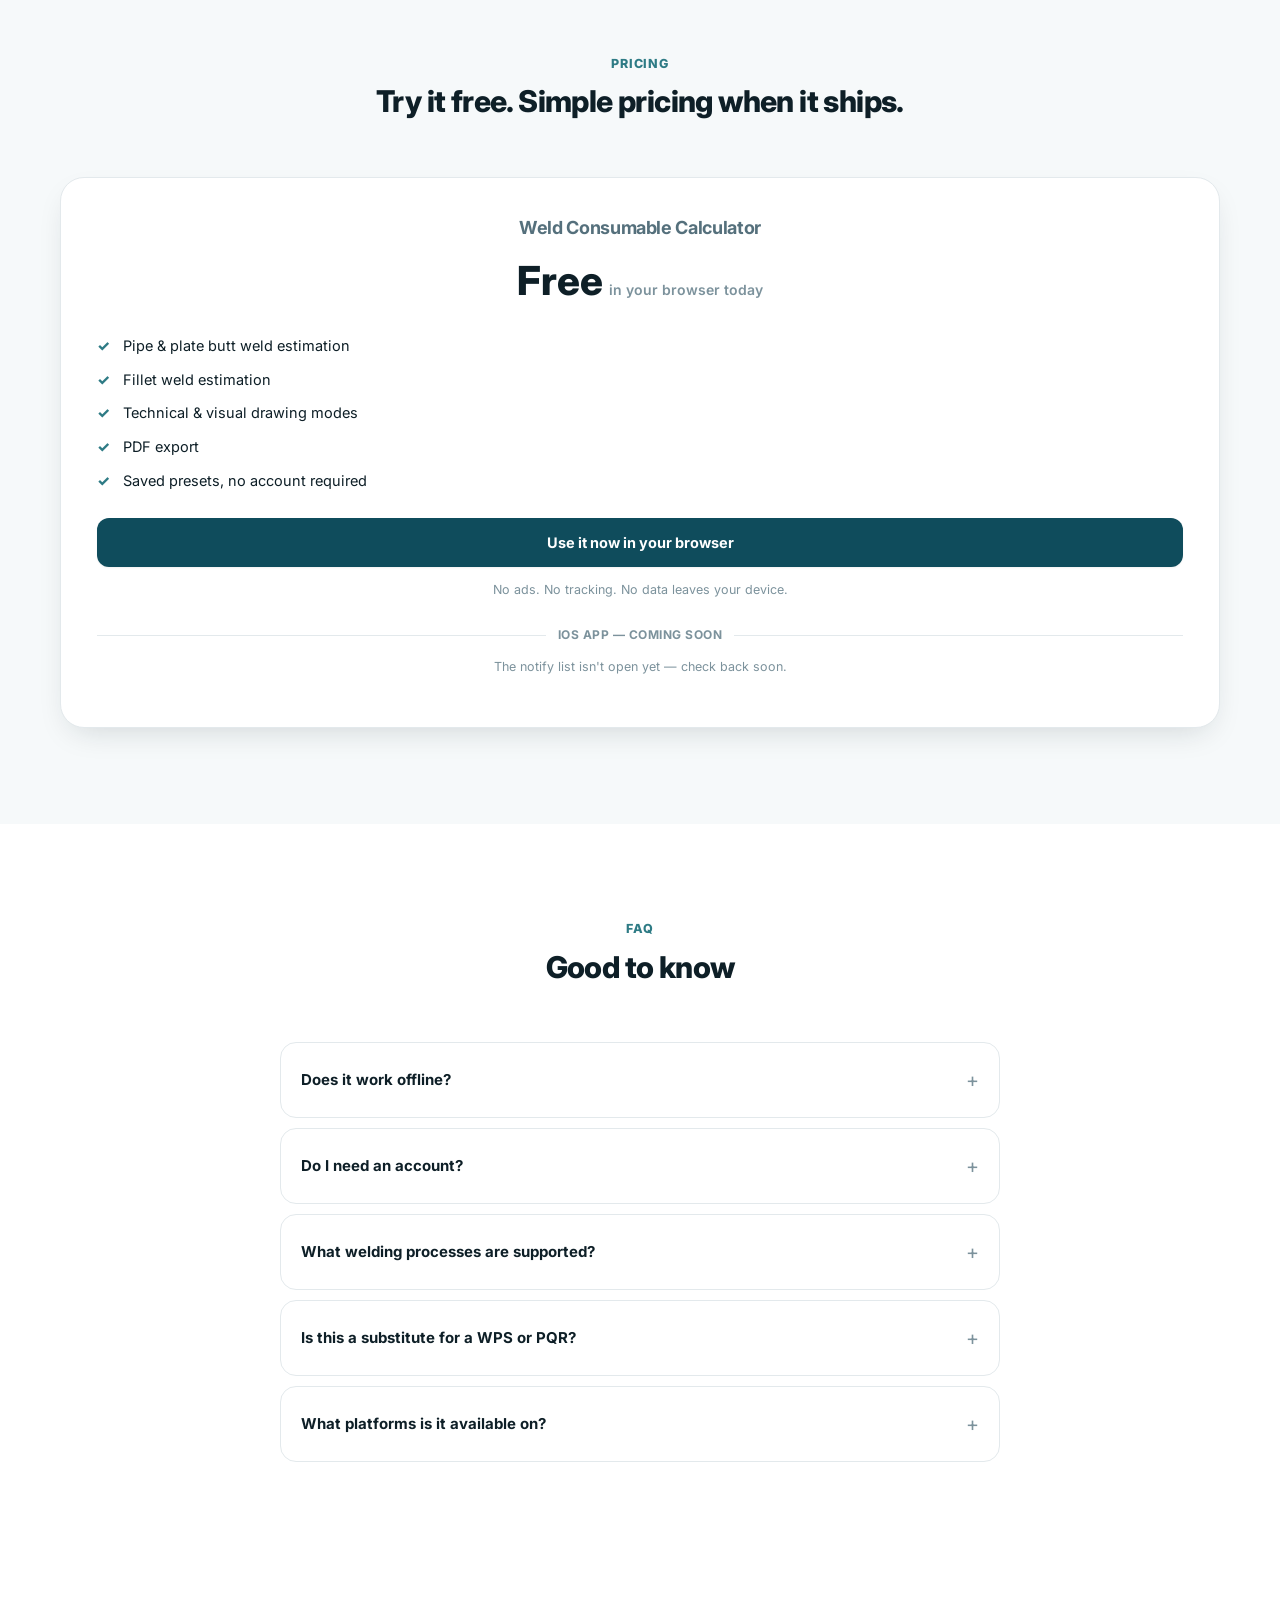
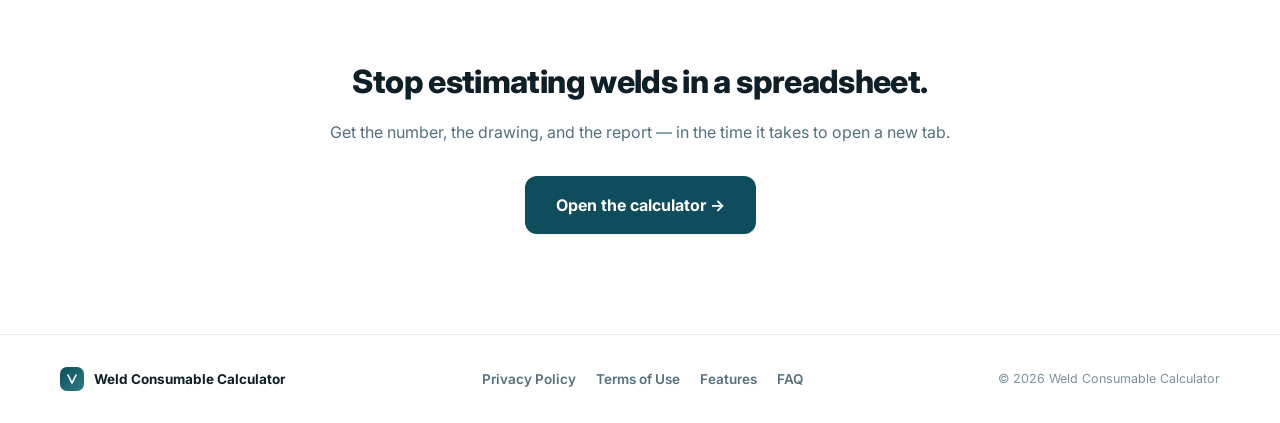
==== commit 0f141975: "Remove broken Formspree notify form until a real form ID exists The form posted to a placeholder For" ====
--- a/site/index.html
+++ b/site/index.html
@@ -228,20 +228,7 @@
         <div class="pricing-divider" id="notify">
           <span>iOS app — coming soon</span>
         </div>
-        <p class="pricing-note pricing-notify-lede">Get one email the day it's on the App Store. No spam, no other lists.</p>
-        <form class="notify-form" id="notify-form" action="https://formspree.io/f/YOUR_FORM_ID" method="POST">
-          <label class="sr-only" for="notify-email">Email address</label>
-          <input
-            id="notify-email"
-            name="email"
-            type="email"
-            required
-            placeholder="you@company.com"
-            autocomplete="email"
-          />
-          <button class="btn btn-ghost" type="submit">Notify me</button>
-        </form>
-        <p class="notify-status" id="notify-status" role="status" aria-live="polite"></p>
+        <p class="pricing-note pricing-notify-lede">The notify list isn't open yet — check back soon.</p>
       </div>
     </section>
 
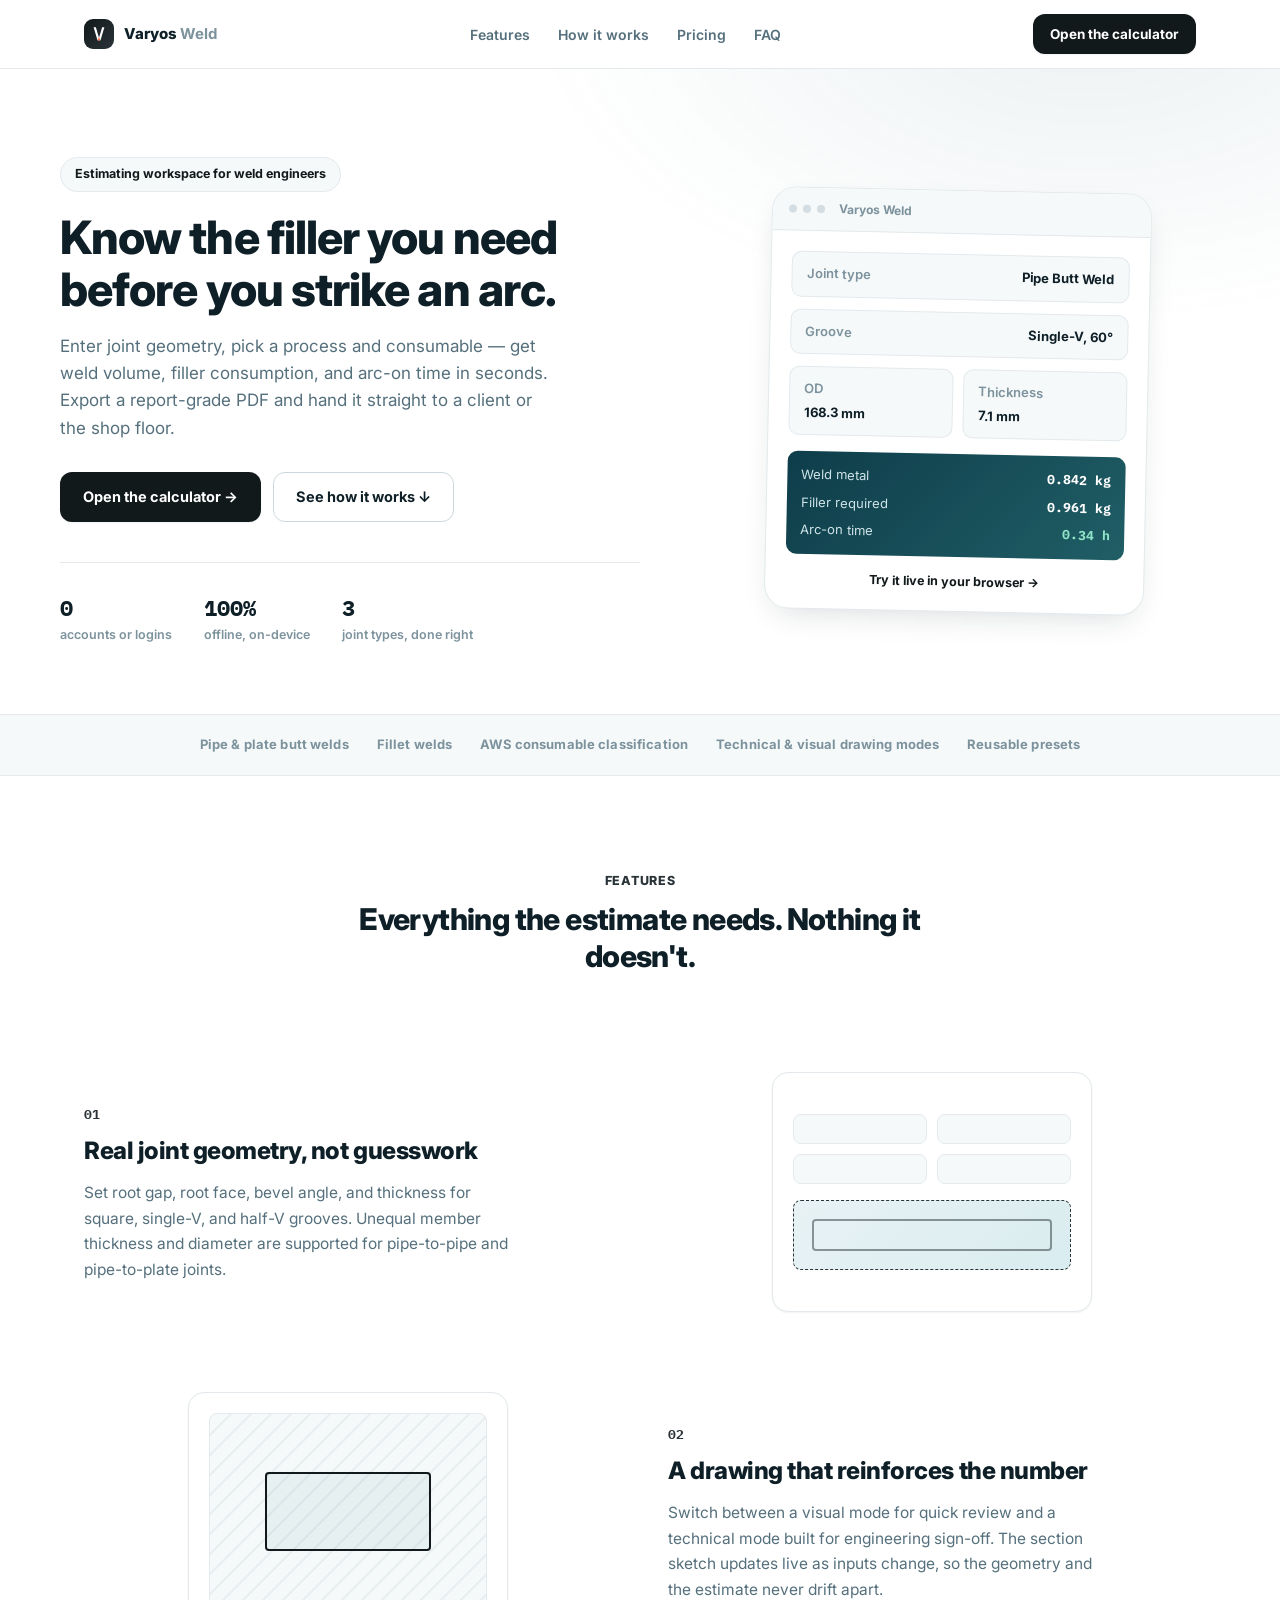
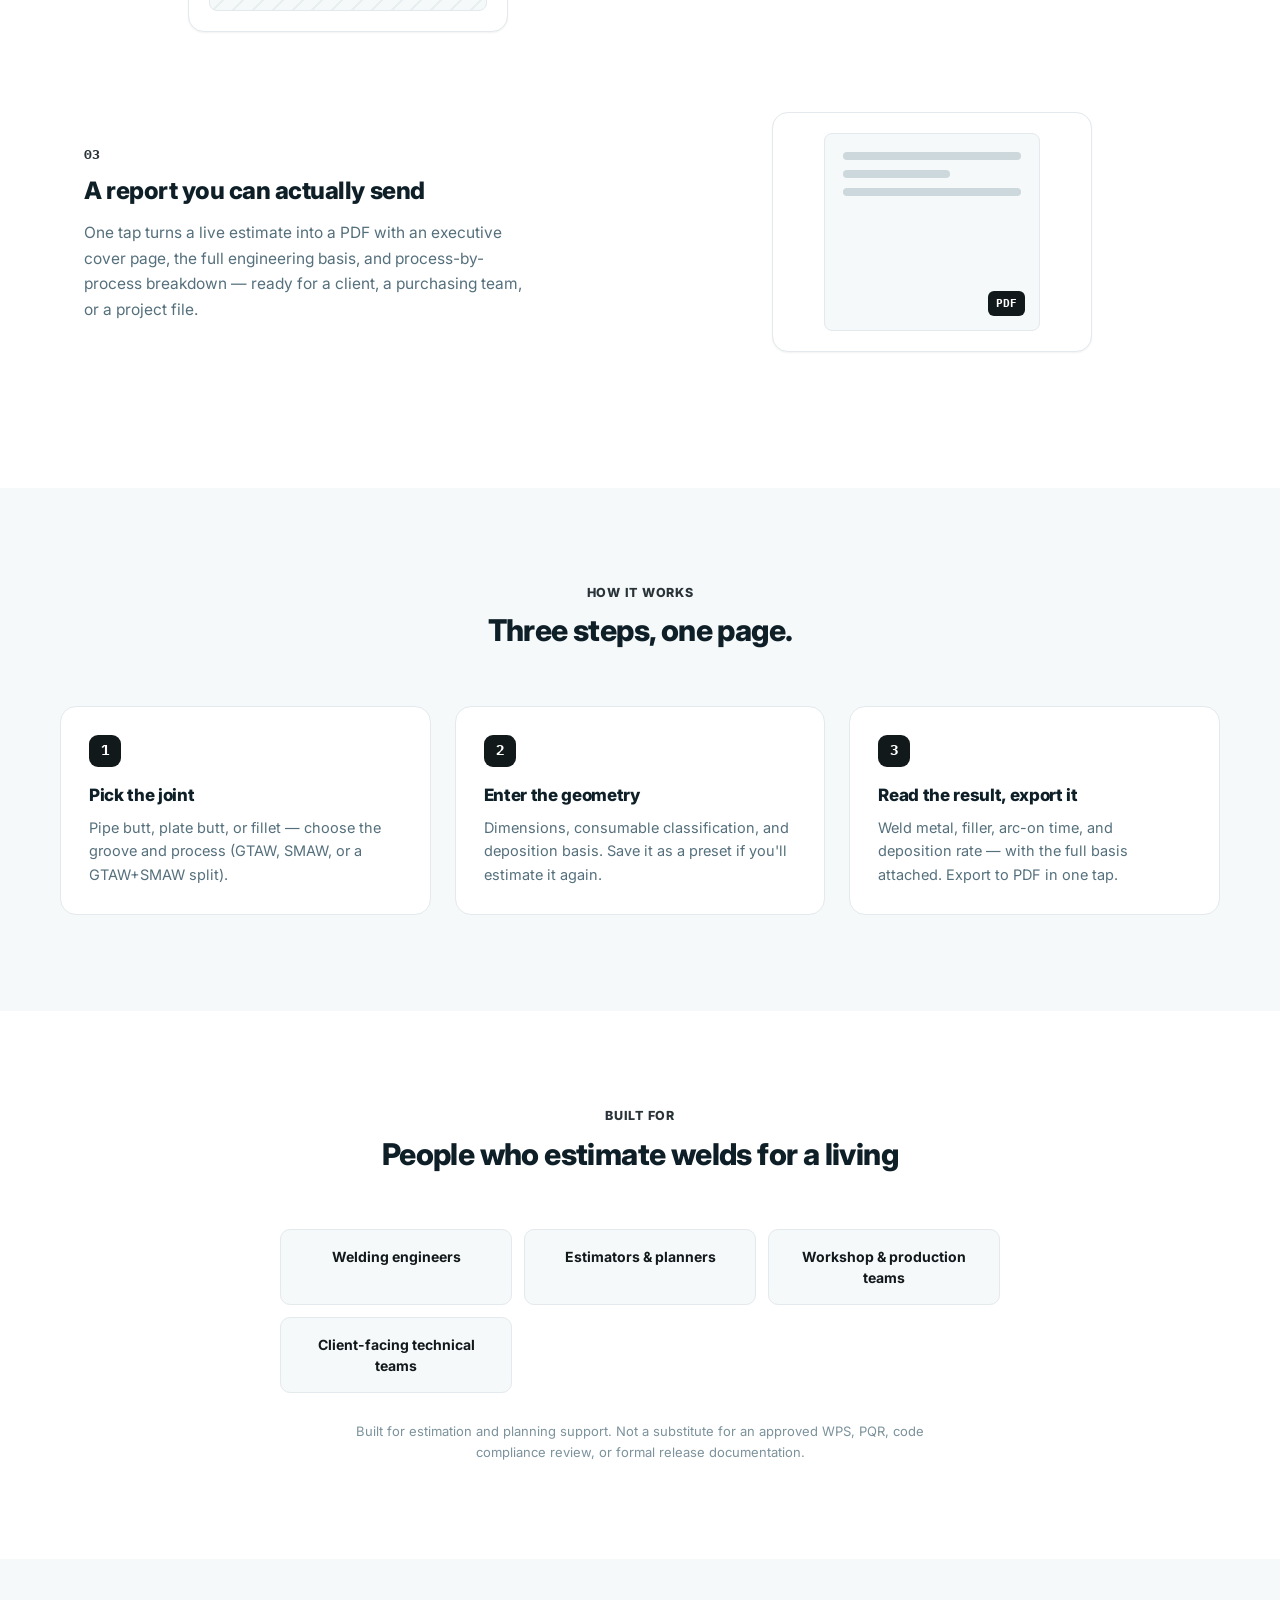
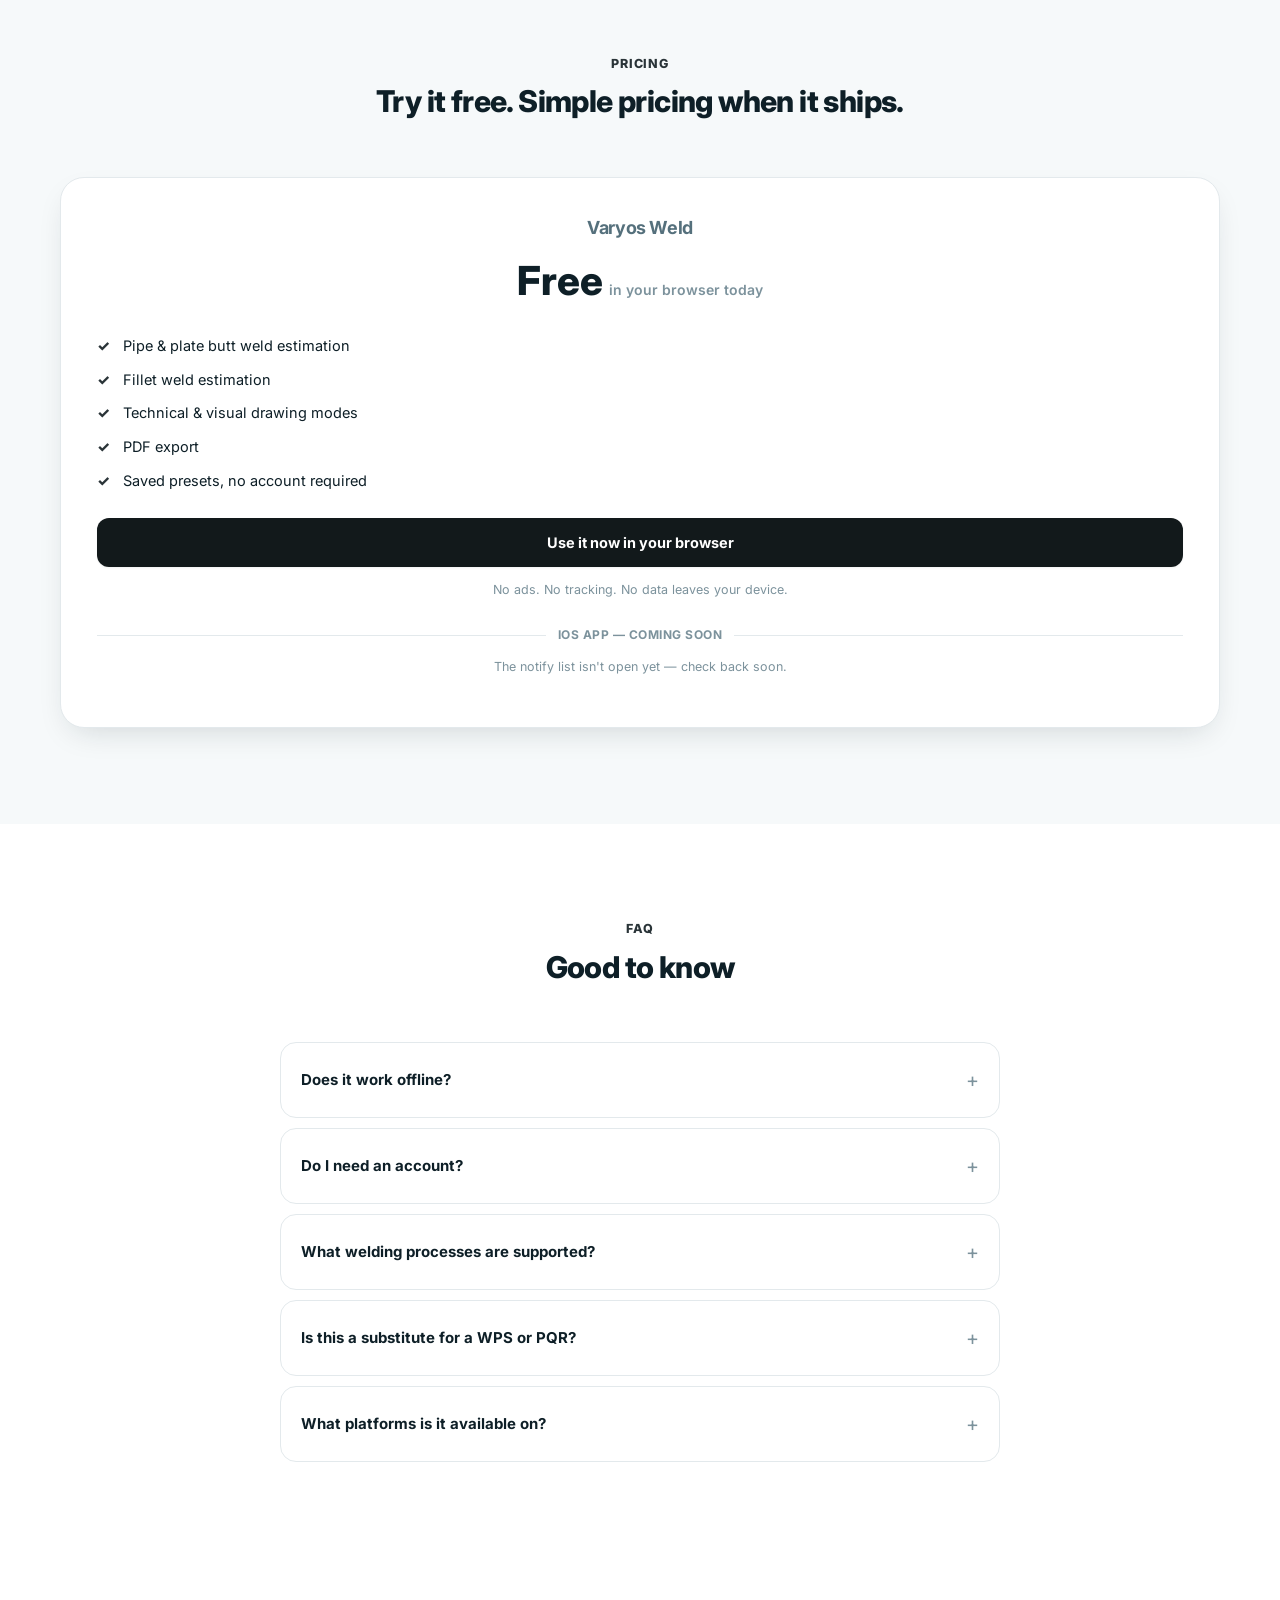
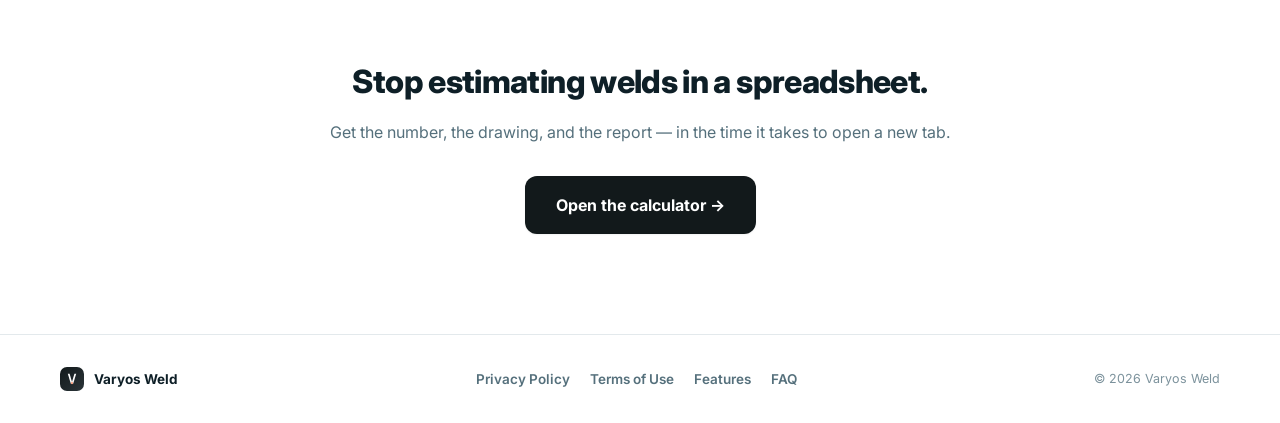
==== commit 294da9c2: "Rebrand the marketing site to Varyos Weld Same rebrand as the app, applied to the static site: --dee" ====
--- a/site/index.html
+++ b/site/index.html
@@ -3,15 +3,15 @@
 <head>
   <meta charset="UTF-8" />
   <meta name="viewport" content="width=device-width, initial-scale=1.0" />
-  <title>Weld Consumable Calculator — Weld volume, filler, and arc time in seconds</title>
+  <title>Varyos Weld — Weld volume, filler, and arc time in seconds</title>
   <meta name="description" content="A focused weld estimator for welding engineers, estimators, and workshop planners. Compute weld volume, filler consumption, and arc-on time, then export a report-grade PDF. 100% offline, no account required." />
-  <meta property="og:title" content="Weld Consumable Calculator" />
+  <meta property="og:title" content="Varyos Weld" />
   <meta property="og:description" content="Weld volume, filler consumption, and arc-on time — calculated in seconds, exported as a report-grade PDF." />
   <meta property="og:type" content="website" />
   <meta property="og:image" content="og-image.png" />
   <meta name="twitter:card" content="summary_large_image" />
   <meta name="twitter:image" content="og-image.png" />
-  <meta name="theme-color" content="#0f4c5c" />
+  <meta name="theme-color" content="#12191b" />
   <link rel="icon" type="image/png" href="favicon.png" />
   <link rel="apple-touch-icon" href="apple-touch-icon.png" />
   <link rel="preconnect" href="https://fonts.googleapis.com" />
@@ -27,10 +27,12 @@
       <a class="brand" href="#top">
         <span class="brand-mark" aria-hidden="true">
           <svg width="18" height="18" viewBox="0 0 24 24" fill="none" xmlns="http://www.w3.org/2000/svg">
-            <path d="M5 5L12 19L19 5" stroke="white" stroke-width="2.6" stroke-linecap="round" stroke-linejoin="round"/>
+            <path d="M4.8 3L7.8 3L13 20.2L10 20.2Z" fill="white"/>
+            <path d="M19.2 3L16.2 3L11 20.2L14 20.2Z" fill="white"/>
+            <path d="M12 16.3L13.4 18.9L12 21.5L10.6 18.9Z" fill="#FF6A35"/>
           </svg>
         </span>
-        <span class="brand-name">Weld<span class="brand-name-dim">Calc</span></span>
+        <span class="brand-name">Varyos <span class="brand-name-dim">Weld</span></span>
       </a>
       <nav class="nav-links" aria-label="Primary">
         <a href="#features">Features</a>
@@ -68,7 +70,7 @@
           <a class="mockup mockup-link" href="app/" target="_blank" rel="noopener" aria-label="Open the live calculator (opens in a new tab)">
             <div class="mockup-bar">
               <span class="dot"></span><span class="dot"></span><span class="dot"></span>
-              <span class="mockup-title">Weld Consumable Calculator</span>
+              <span class="mockup-title">Varyos Weld</span>
             </div>
             <div class="mockup-body">
               <div class="mockup-field">
@@ -212,7 +214,7 @@
       </div>
       <div class="pricing-card" data-reveal>
         <div class="pricing-top">
-          <h3>Weld Consumable Calculator</h3>
+          <h3>Varyos Weld</h3>
           <div class="price">Free<span>in your browser today</span></div>
         </div>
         <ul class="pricing-list">
@@ -273,10 +275,12 @@
       <div class="footer-brand">
         <span class="brand-mark small" aria-hidden="true">
           <svg width="14" height="14" viewBox="0 0 24 24" fill="none" xmlns="http://www.w3.org/2000/svg">
-            <path d="M5 5L12 19L19 5" stroke="white" stroke-width="2.6" stroke-linecap="round" stroke-linejoin="round"/>
+            <path d="M4.8 3L7.8 3L13 20.2L10 20.2Z" fill="white"/>
+            <path d="M19.2 3L16.2 3L11 20.2L14 20.2Z" fill="white"/>
+            <path d="M12 16.3L13.4 18.9L12 21.5L10.6 18.9Z" fill="#FF6A35"/>
           </svg>
         </span>
-        <span>Weld Consumable Calculator</span>
+        <span>Varyos Weld</span>
       </div>
       <div class="footer-links">
         <a href="privacy.html">Privacy Policy</a>
@@ -284,7 +288,7 @@
         <a href="#features">Features</a>
         <a href="#faq">FAQ</a>
       </div>
-      <span class="footer-copy">© 2026 Weld Consumable Calculator</span>
+      <span class="footer-copy">© 2026 Varyos Weld</span>
     </div>
   </footer>
 
--- a/site/styles.css
+++ b/site/styles.css
@@ -4,8 +4,9 @@
   --muted-2: #7c929c;
   --bg: #ffffff;
   --bg-alt: #f6f9fa;
-  --deep: #0f4c5c;
-  --deep-2: #2e7b85;
+  --deep: #12191b;
+  --deep-2: #2a3438;
+  --accent: #ff6a35;
   --line: #e3e9ec;
   --line-strong: #cdd8dc;
   --card: #ffffff;
